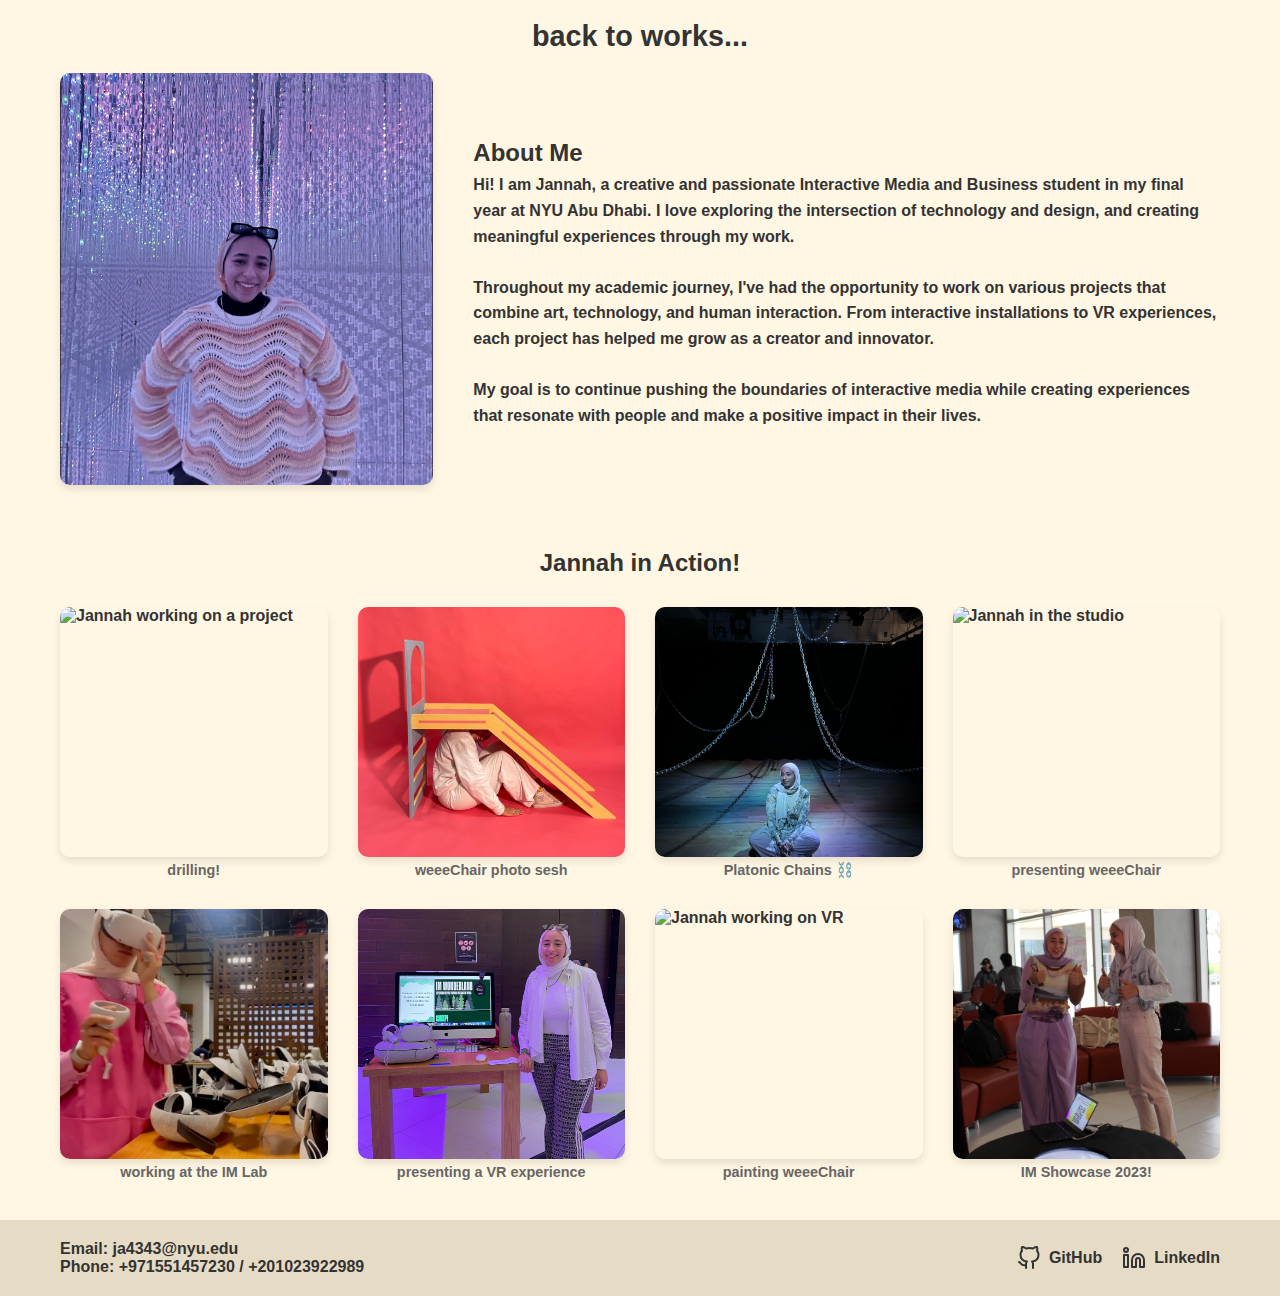
==== about.html @ 1f03e928 "index.html,style.css,script.js changes" ====
<!DOCTYPE html>
<html lang="en">
<head>
    <meta charset="UTF-8">
    <meta name="viewport" content="width=device-width, initial-scale=1.0">
    <title>About Jannah</title>
    <link rel="stylesheet" href="https://use.typekit.net/sio7nbn.css">
    <style>
        * {
            margin: 0;
            padding: 0;
            box-sizing: border-box;
        }

        html, body {
            font-family: "sniglet", sans-serif;
            font-weight: 900;
            font-style: normal;
            color: #333;
            background-color: #FFF6E3;
            min-height: 100vh;
            display: flex;
            flex-direction: column;
        }

        header {
            padding: 20px;
            text-align: center;
        }

        h1 {
            font-size: 1.8em;
            cursor: pointer;
            display: inline-block;
            transition: color 0.3s ease;
        }

        h1:hover {
            color: #DA498D;
        }

        .about-container {
              max-width: 1200px;
              margin: 0 auto;
              padding: 0 20px; /* Add horizontal padding */
              flex: 1;
          }

        .intro-section {
            display: flex;
            gap: 40px;
            align-items: center;
            margin-bottom: 60px;
            flex-wrap: wrap;
        }

        .profile-image {
            flex: 1;
            min-width: 300px;
        }

        .profile-image img {
            width: 100%;
            border-radius: 10px;
            box-shadow: 0 4px 8px rgba(0,0,0,0.1);
        }

        .about-text {
            flex: 2;
            min-width: 300px;
            font-family: "hanken-grotesk", sans-serif;
            font-weight: 800;
            line-height: 1.6;
        }

        .action-section {
            margin-top: 40px;
        }

        .action-section h2 {
            text-align: center;
            margin-bottom: 30px;
        }


        .action-grid {
            display: grid;
            grid-template-columns: repeat(auto-fit, minmax(250px, 1fr));
            gap: 30px;
            margin-bottom: 40px;
        }


        .action-image {
              width: 100%;
              height: 250px;
              object-fit: cover;
              border-radius: 10px;
              transition: transform 0.3s ease;
              box-shadow: 0 4px 8px rgba(0,0,0,0.1);
          }

          .action-image:hover {
              transform: scale(1.05);
          }

          .image-container {
                      display: flex;
                      flex-direction: column;
                      align-items: center;
                      gap: 10px;
                  }


        .image-caption {
            text-align: center;
            font-family: "hanken-grotesk", sans-serif;
            font-size: 0.9em;
            color: #666;
            margin-top: -5px;
            padding: 0 10px;
        }



        footer {
            background-color: #E6DCC6;
            color: #333;
            margin-top: auto;
            width: 100%;
            padding: 0; /* Optional if you want no extra padding outside the content */
        }

        .footer-content {
            max-width: 1200px;
            margin: 0 auto;
            display: flex;
            justify-content: space-between;
            align-items: center;
            flex-wrap: wrap;
            gap: 15px;
            padding: 20px;
        }


                .contact-info {
                    font-family: "hanken-grotesk", sans-serif;
                }

                .contact-info a {
                    color: #333;
                    text-decoration: none;
                }

                .contact-info a:hover {
                    color: #DA498D;
                }

                .social-links {
                    display: flex;
                    gap: 20px;
                }

                .social-links a {
                    color: #333;
                    text-decoration: none;
                    display: flex;
                    align-items: center;
                    gap: 8px;
                    transition: color 0.3s ease;
                }

                .social-links a:hover {
                    color: #DA498D;
                }

                .social-links svg {
                    width: 24px;
                    height: 24px;
                }

                @media (max-width: 768px) {
                    .intro-section {
                        flex-direction: column;
                    }

                    .profile-image, .about-text {
                        width: 100%;
                    }

                    .footer-content {
                        flex-direction: column;
                        text-align: center;
                    }

                    .social-links {
                        justify-content: center;
                    }
                }


    </style>
</head>
<body>
    <header>
        <h1 onclick="window.location.href='index.html'">back to works...</h1>
    </header>

    <div class="about-container">
         <div class="intro-section">
             <div class="profile-image">
                 <img src="moi!.png" alt="Jannah's Profile Picture">
             </div>
             <div class="about-text">
                 <h2>About Me</h2>
                 <p>Hi! I am Jannah, a creative and passionate Interactive Media and Business student in my final year at NYU Abu Dhabi. I love exploring the intersection of technology and design, and creating meaningful experiences through my work.</p>
                 <br>
                 <p>Throughout my academic journey, I've had the opportunity to work on various projects that combine art, technology, and human interaction. From interactive installations to VR experiences, each project has helped me grow as a creator and innovator.</p>
                 <br>
                 <p>My goal is to continue pushing the boundaries of interactive media while creating experiences that resonate with people and make a positive impact in their lives.</p>
             </div>
         </div>

         <div class="action-section">
             <h2>Jannah in Action!</h2>
             <div class="action-grid">
           <div class="image-container">
               <img src="action1.jpg" alt="Jannah working on a project" class="action-image">
               <p class="image-caption">drilling!</p>
           </div>
           <div class="image-container">
               <img src="action2.jpg" alt="Jannah at an exhibition" class="action-image">
               <p class="image-caption">weeeChair photo sesh</p>
           </div>
           <div class="image-container">
               <img src="action3.jpeg" alt="Jannah presenting" class="action-image">
               <p class="image-caption">Platonic Chains ⛓️</p>
           </div>
           <div class="image-container">
               <img src="action4.png" alt="Jannah in the studio" class="action-image">
               <p class="image-caption">presenting weeeChair</p>
           </div>
           <div class="image-container">
                          <img src="action5.jpg" alt="Jannah at Louvre Abu Dhabi" class="action-image">
                          <p class="image-caption">working at the IM Lab</p>
                      </div>
                      <div class="image-container">
                          <img src="action6.png" alt="Jannah with Fifi Robot" class="action-image">
                          <p class="image-caption">presenting a VR experience</p>
                      </div>
                      <div class="image-container">
                          <img src="action7.png" alt="Jannah working on VR" class="action-image">
                          <p class="image-caption">painting weeeChair</p>
                      </div>
                      <div class="image-container">
                          <img src="action8.jpeg" alt="Jannah at capstone" class="action-image">
                          <p class="image-caption">IM Showcase 2023! </p>
                      </div>
                  </div>
              </div>
                </div>

    <footer>
        <div class="footer-content">
            <div class="contact-info">
                <p>Email: <a href="mailto:ja4343@nyu.edu">ja4343@nyu.edu</a></p>
                <p>Phone: +971551457230 / +201023922989</p>
            </div>
            <div class="social-links">
                <a href="https://github.com/j-da-savage" target="_blank">
                    <svg xmlns="http://www.w3.org/2000/svg" viewBox="0 0 24 24" fill="none" stroke="currentColor" stroke-width="2" stroke-linecap="round" stroke-linejoin="round">
                        <path d="M9 19c-5 1.5-5-2.5-7-3m14 6v-3.87a3.37 3.37 0 0 0-.94-2.61c3.14-.35 6.44-1.54 6.44-7A5.44 5.44 0 0 0 20 4.77 5.07 5.07 0 0 0 19.91 1S18.73.65 16 2.48a13.38 13.38 0 0 0-7 0C6.27.65 5.09 1 5.09 1A5.07 5.07 0 0 0 5 4.77a5.44 5.44 0 0 0-1.5 3.78c0 5.42 3.3 6.61 6.44 7A3.37 3.37 0 0 0 9 18.13V22"></path>
                    </svg>
                    GitHub
                </a>
                <a href="https://www.linkedin.com/in/jannah-mokhtar-63a833214/" target="_blank">
                    <svg xmlns="http://www.w3.org/2000/svg" viewBox="0 0 24 24" fill="none" stroke="currentColor" stroke-width="2" stroke-linecap="round" stroke-linejoin="round">
                        <path d="M16 8a6 6 0 0 1 6 6v7h-4v-7a2 2 0 0 0-2-2 2 2 0 0 0-2 2v7h-4v-7a6 6 0 0 1 6-6z"></path>
                        <rect x="2" y="9" width="4" height="12"></rect>
                        <circle cx="4" cy="4" r="2"></circle>
                    </svg>
                    LinkedIn
                </a>
            </div>
        </div>
    </footer>
</body>
</html>
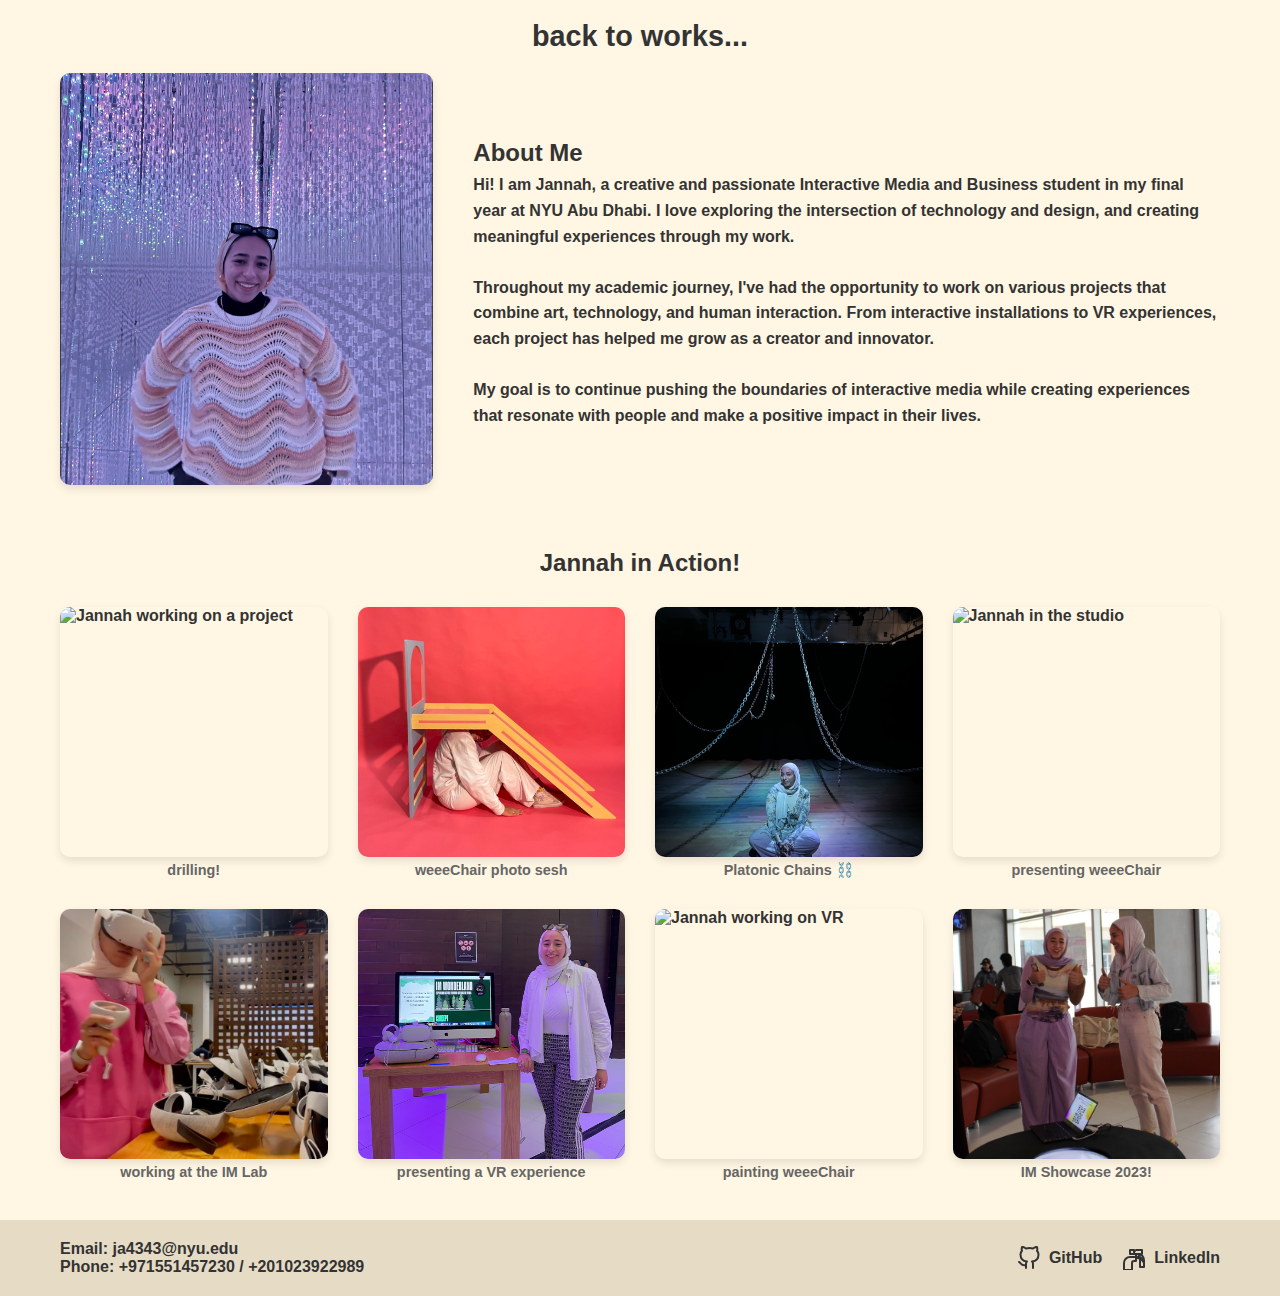
==== commit 319a898a: "Update about.html" ====
--- a/about.html
+++ b/about.html
@@ -42,7 +42,7 @@
         .about-container {
               max-width: 1200px;
               margin: 0 auto;
-              padding: 0 20px; /* Add horizontal padding */
+              padding: 0 20px; 
               flex: 1;
           }
 
@@ -82,14 +82,12 @@
             margin-bottom: 30px;
         }
 
-
         .action-grid {
             display: grid;
             grid-template-columns: repeat(auto-fit, minmax(250px, 1fr));
             gap: 30px;
             margin-bottom: 40px;
         }
-
 
         .action-image {
               width: 100%;
@@ -111,7 +109,6 @@
                       gap: 10px;
                   }
 
-
         .image-caption {
             text-align: center;
             font-family: "hanken-grotesk", sans-serif;
@@ -121,14 +118,12 @@
             padding: 0 10px;
         }
 
-
-
         footer {
             background-color: #E6DCC6;
             color: #333;
             margin-top: auto;
             width: 100%;
-            padding: 0; /* Optional if you want no extra padding outside the content */
+            padding: 0; 
         }
 
         .footer-content {
@@ -142,62 +137,60 @@
             padding: 20px;
         }
 
-
-                .contact-info {
-                    font-family: "hanken-grotesk", sans-serif;
-                }
-
-                .contact-info a {
-                    color: #333;
-                    text-decoration: none;
-                }
-
-                .contact-info a:hover {
-                    color: #DA498D;
-                }
-
-                .social-links {
-                    display: flex;
-                    gap: 20px;
-                }
-
-                .social-links a {
-                    color: #333;
-                    text-decoration: none;
-                    display: flex;
-                    align-items: center;
-                    gap: 8px;
-                    transition: color 0.3s ease;
-                }
-
-                .social-links a:hover {
-                    color: #DA498D;
-                }
-
-                .social-links svg {
-                    width: 24px;
-                    height: 24px;
-                }
-
-                @media (max-width: 768px) {
-                    .intro-section {
-                        flex-direction: column;
-                    }
-
-                    .profile-image, .about-text {
-                        width: 100%;
-                    }
-
-                    .footer-content {
-                        flex-direction: column;
-                        text-align: center;
-                    }
-
-                    .social-links {
-                        justify-content: center;
-                    }
-                }
-
+        .contact-info {
+            font-family: "hanken-grotesk", sans-serif;
+        }
+
+        .contact-info a {
+            color: #333;
+            text-decoration: none;
+        }
+
+        .contact-info a:hover {
+            color: #DA498D;
+        }
+
+        .social-links {
+            display: flex;
+            gap: 20px;
+        }
+
+        .social-links a {
+            color: #333;
+            text-decoration: none;
+            display: flex;
+            align-items: center;
+            gap: 8px;
+            transition: color 0.3s ease;
+        }
+
+        .social-links a:hover {
+            color: #DA498D;
+        }
+
+        .social-links svg {
+            width: 24px;
+            height: 24px;
+        }
+
+        @media (max-width: 768px) {
+            .intro-section {
+                flex-direction: column;
+            }
+
+            .profile-image, .about-text {
+                width: 100%;
+            }
+
+            .footer-content {
+                flex-direction: column;
+                text-align: center;
+            }
+
+            .social-links {
+                justify-content: center;
+            }
+        }
 
     </style>
 </head>
@@ -209,7 +202,7 @@
     <div class="about-container">
          <div class="intro-section">
              <div class="profile-image">
-                 <img src="moi!.png" alt="Jannah's Profile Picture">
+                 <img src="Media/moi!.png" alt="Jannah's Profile Picture">
              </div>
              <div class="about-text">
                  <h2>About Me</h2>
@@ -224,36 +217,36 @@
          <div class="action-section">
              <h2>Jannah in Action!</h2>
              <div class="action-grid">
-           <div class="image-container">
-               <img src="action1.jpg" alt="Jannah working on a project" class="action-image">
-               <p class="image-caption">drilling!</p>
-           </div>
-           <div class="image-container">
-               <img src="action2.jpg" alt="Jannah at an exhibition" class="action-image">
-               <p class="image-caption">weeeChair photo sesh</p>
-           </div>
-           <div class="image-container">
-               <img src="action3.jpeg" alt="Jannah presenting" class="action-image">
-               <p class="image-caption">Platonic Chains ⛓️</p>
-           </div>
-           <div class="image-container">
-               <img src="action4.png" alt="Jannah in the studio" class="action-image">
-               <p class="image-caption">presenting weeeChair</p>
-           </div>
-           <div class="image-container">
-                          <img src="action5.jpg" alt="Jannah at Louvre Abu Dhabi" class="action-image">
+               <div class="image-container">
+                   <img src="Media/action1.JPG" alt="Jannah working on a project" class="action-image">
+                   <p class="image-caption">drilling!</p>
+               </div>
+               <div class="image-container">
+                   <img src="Media/action2.jpg" alt="Jannah at an exhibition" class="action-image">
+                   <p class="image-caption">weeeChair photo sesh</p>
+               </div>
+               <div class="image-container">
+                   <img src="Media/action3.jpeg" alt="Jannah presenting" class="action-image">
+                   <p class="image-caption">Platonic Chains ⛓️</p>
+               </div>
+               <div class="image-container">
+                   <img src="Media/action4.png" alt="Jannah in the studio" class="action-image">
+                   <p class="image-caption">presenting weeeChair</p>
+               </div>
+               <div class="image-container">
+                          <img src="Media/action5.jpg" alt="Jannah at Louvre Abu Dhabi" class="action-image">
                           <p class="image-caption">working at the IM Lab</p>
                       </div>
                       <div class="image-container">
-                          <img src="action6.png" alt="Jannah with Fifi Robot" class="action-image">
+                          <img src="Media/action6.png" alt="Jannah with Fifi Robot" class="action-image">
                           <p class="image-caption">presenting a VR experience</p>
                       </div>
                       <div class="image-container">
-                          <img src="action7.png" alt="Jannah working on VR" class="action-image">
+                          <img src="Media/action7.png" alt="Jannah working on VR" class="action-image">
                           <p class="image-caption">painting weeeChair</p>
                       </div>
                       <div class="image-container">
-                          <img src="action8.jpeg" alt="Jannah at capstone" class="action-image">
+                          <img src="Media/action8.jpeg" alt="Jannah at capstone" class="action-image">
                           <p class="image-caption">IM Showcase 2023! </p>
                       </div>
                   </div>
@@ -275,9 +268,7 @@
                 </a>
                 <a href="https://www.linkedin.com/in/jannah-mokhtar-63a833214/" target="_blank">
                     <svg xmlns="http://www.w3.org/2000/svg" viewBox="0 0 24 24" fill="none" stroke="currentColor" stroke-width="2" stroke-linecap="round" stroke-linejoin="round">
-                        <path d="M16 8a6 6 0 0 1 6 6v7h-4v-7a2 2 0 0 0-2-2 2 2 0 0 0-2 2v7h-4v-7a6 6 0 0 1 6-6z"></path>
-                        <rect x="2" y="9" width="4" height="12"></rect>
-                        <circle cx="4" cy="4" r="2"></circle>
+                        <path d="M16 8a6 6 0 0 1 6 6v7h-4v-7a2 2 0 0 0-2-2h-2V8h6V4h-6A4 4 0 0 0 12 8V4H8v4h6v7h-2a2 2 0 0 0-2 2v7H2v-7a6 6 0 0 1 6-6h8a6 6 0 0 1 6 6z"></path>
                     </svg>
                     LinkedIn
                 </a>
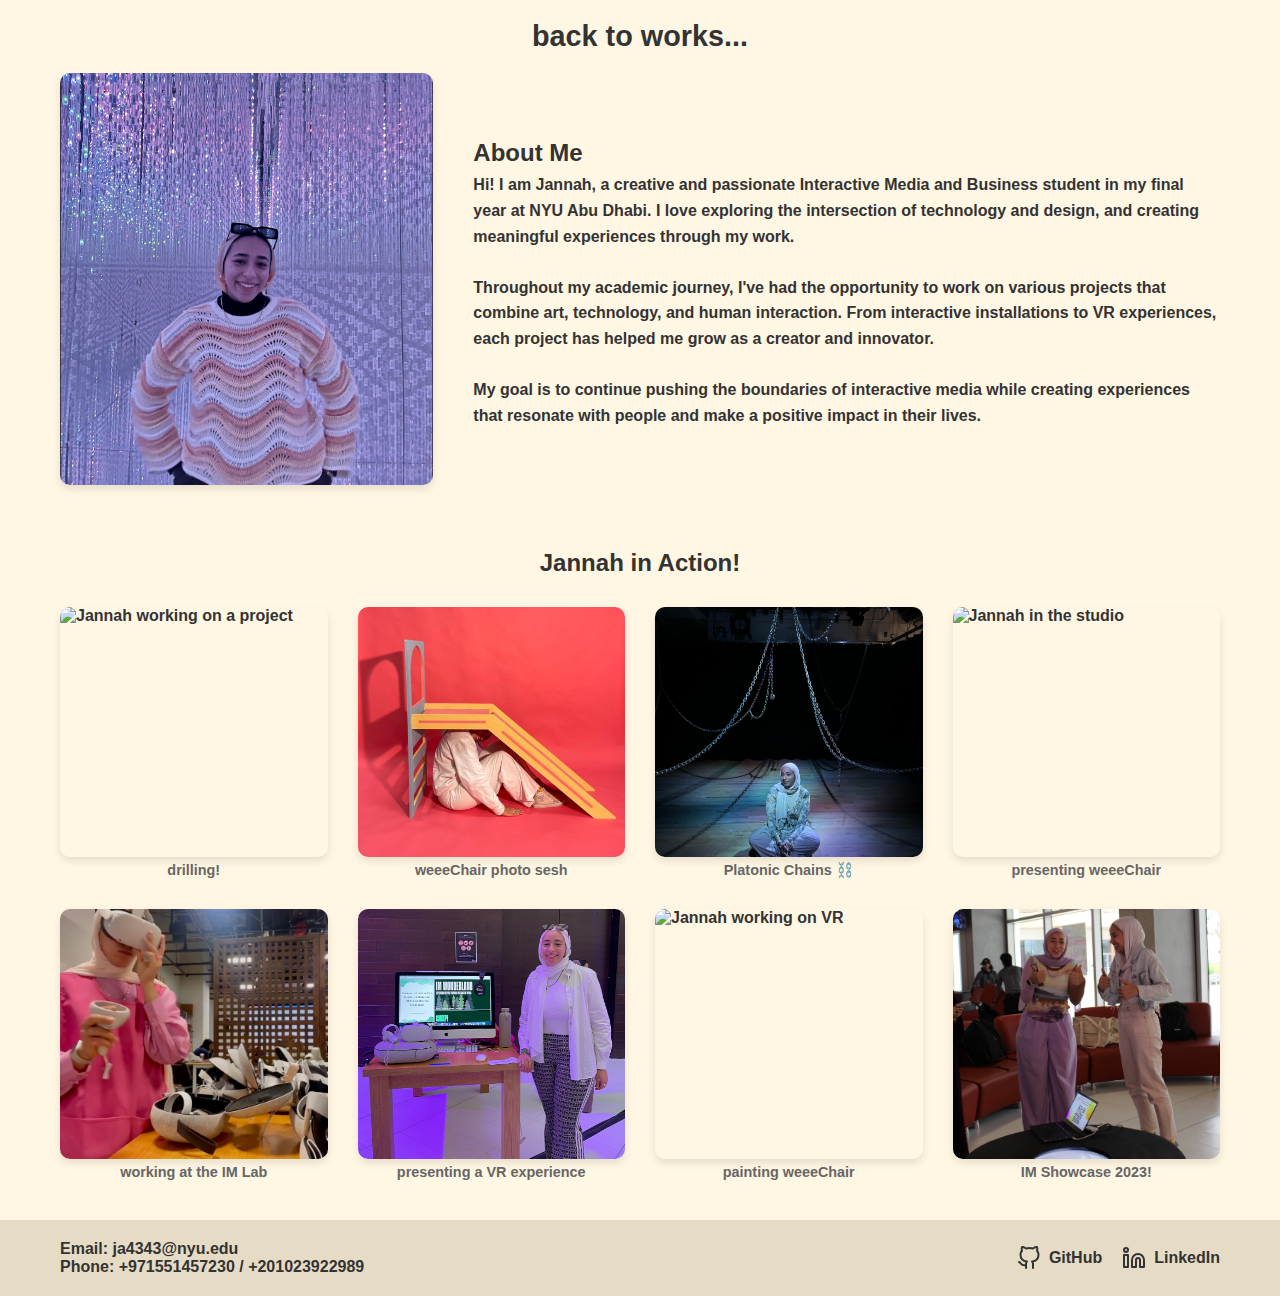
==== commit 6913e076: "Update about.html" ====
--- a/about.html
+++ b/about.html
@@ -42,7 +42,7 @@
         .about-container {
               max-width: 1200px;
               margin: 0 auto;
-              padding: 0 20px; 
+              padding: 0 20px;
               flex: 1;
           }
 
@@ -123,7 +123,7 @@
             color: #333;
             margin-top: auto;
             width: 100%;
-            padding: 0; 
+            padding: 0;
         }
 
         .footer-content {
@@ -268,7 +268,9 @@
                 </a>
                 <a href="https://www.linkedin.com/in/jannah-mokhtar-63a833214/" target="_blank">
                     <svg xmlns="http://www.w3.org/2000/svg" viewBox="0 0 24 24" fill="none" stroke="currentColor" stroke-width="2" stroke-linecap="round" stroke-linejoin="round">
-                        <path d="M16 8a6 6 0 0 1 6 6v7h-4v-7a2 2 0 0 0-2-2h-2V8h6V4h-6A4 4 0 0 0 12 8V4H8v4h6v7h-2a2 2 0 0 0-2 2v7H2v-7a6 6 0 0 1 6-6h8a6 6 0 0 1 6 6z"></path>
+                        <path d="M16 8a6 6 0 0 1 6 6v7h-4v-7a2 2 0 0 0-4 0v7h-4v-7a6 6 0 0 1 6-6z"/>
+                        <rect x="2" y="9" width="4" height="12"/>
+                        <circle cx="4" cy="4" r="2"/>
                     </svg>
                     LinkedIn
                 </a>
